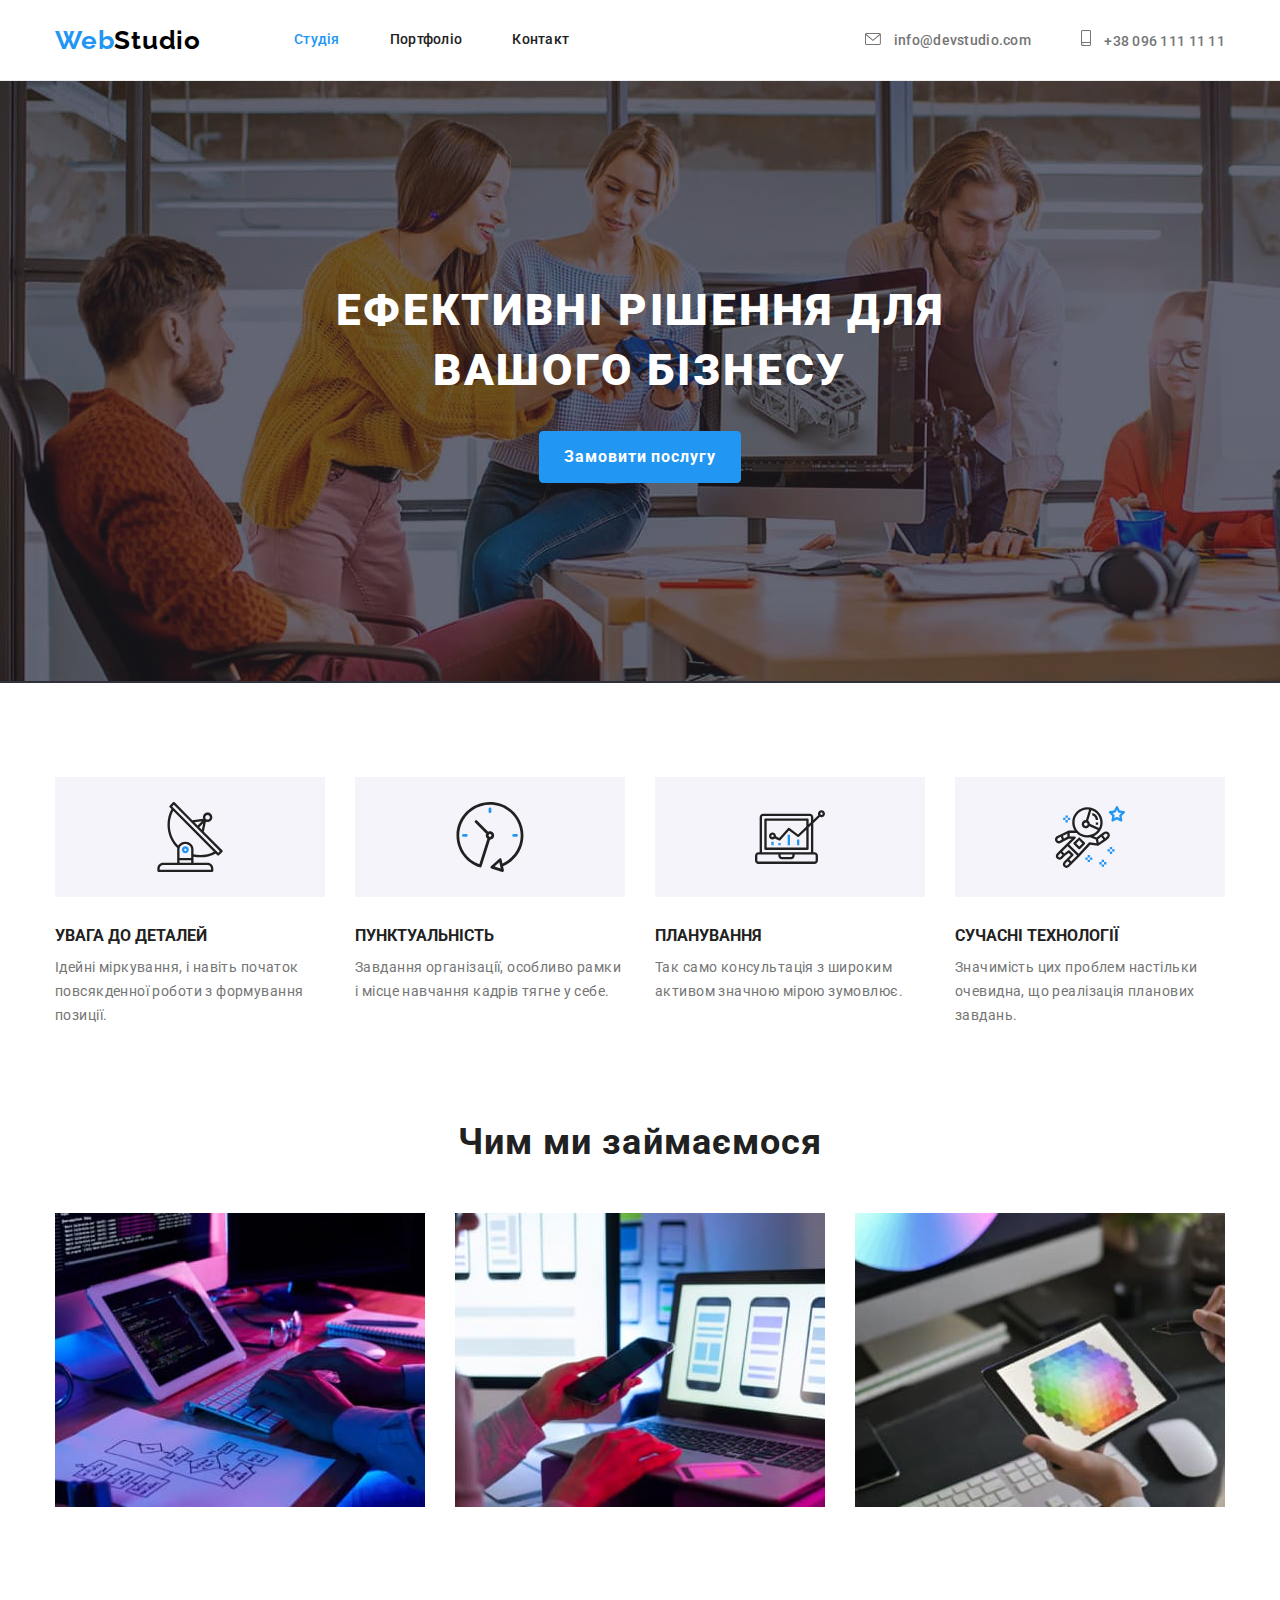
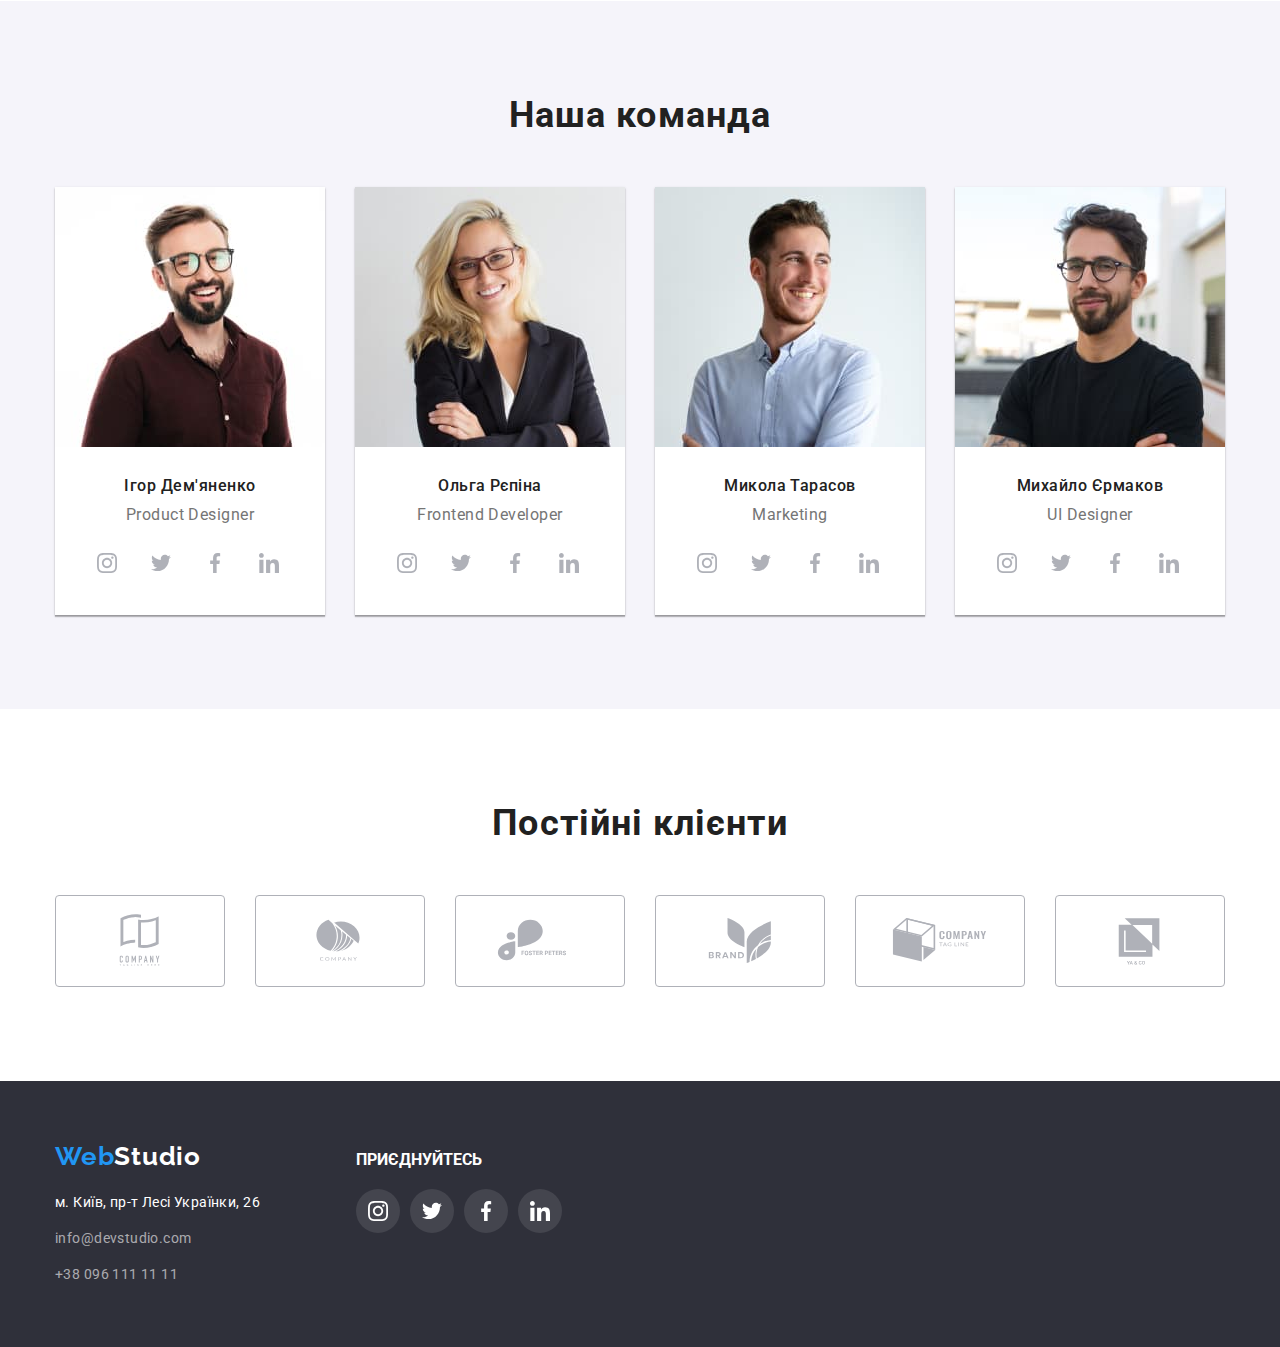
==== index.html @ b42cfc74 "created new repository" ====
<!DOCTYPE html>
<html lang="uk">
  <head>
    <meta charset="UTF-8">
    <meta http-equiv="X-UA-Compatible" content="IE=edge">
    <meta name="viewport" content="width=device-width, initial-scale=1.0">
    <title>Document</title>
    <link rel="stylesheet" href="https://cdnjs.cloudflare.com/ajax/libs/modern-normalize/1.1.0/modern-normalize.min.css">
    <link href="https://fonts.googleapis.com/css2?family=Raleway:wght@700&family=Roboto:wght@400;500;700;900&display=swap" rel="stylesheet">
    <link rel="stylesheet" href="./css/styles.css">
  </head>
  <body>
    <header class="header">
      <div class="container header-page">
        <nav class="navigation">
          <a class="logo header-logo" href="">Web<span class="logo-span">Studio</span></a>
          <ul class="nav-list list">
            <li class="head-item"><a class="nav-list-item link current" href="">Студія</a></li>
            <li class="head-item"><a class="nav-list-item link" href="./portfolio.html">Портфоліо</a></li>
            <li><a class="nav-list-item link" href="">Контакт</a></li>
          </ul>
        </nav>
  
        <!--Contacts-->
        <ul class="list contact-list">
          <li class="head-item">
            <a class="contact-mail link" href="mailto:info@devstudio.com">
              <svg class="contact-list-icon envelope" width="16" height="12">
                <use href="./images/svg/sprite.svg#icon-envelope"></use>
              </svg>
              info@devstudio.com</a>
          </li>
          <li>
            <a class="contact-number link" href="tel:+380961111111">
              <svg class="contact-list-icon smartphone" width="10" height="16">
                <use href="./images/svg/sprite.svg#icon-smartphone"></use>
              </svg>
              +38 096 111 11 11</a>
          </li>
        </ul>
      </div>
    </header>

    <main>

      <!--Section 1-->
      <section class="title">
        <div class="container">
          <h1 class="main-title">Ефективні рішення для вашого бізнесу</h1>
          <button class="button">Замовити послугу</button>
        </div>
      </section>

      <!--Section 2-->
      <section class="section-req">
        <div class="container">
          <ul class="list list-flex">
            <li class="req-list-item">
              <h3 class="desc-title">
                <div class="req-icon-box">
                  <svg class="req-list-icon antenna" width="70" height="70">
                    <use href="./images/svg/sprite.svg#icon-antenna"></use>
                  </svg>
                </div>
                УВАГА ДО ДЕТАЛЕЙ</h3>
              <p class="description">
                Ідейні міркування, і навіть початок повсякденної роботи з формування позиції.
              </p>
            </li>
  
            <li class="req-list-item">
              <h3 class="desc-title">
                <div class="req-icon-box">
                  <svg class="req-list-icon clock" width="70" height="70">
                    <use href="./images/svg/sprite.svg#icon-clock"></use>
                  </svg>
                </div>
                ПУНКТУАЛЬНІСТЬ</h3>
              <p class="description">
                Завдання організації, особливо рамки і місце навчання кадрів тягне у себе.
              </p>
            </li>
  
            <li class="req-list-item">
              <h3 class="desc-title">
                <div class="req-icon-box">
                  <svg class="req-list-icon diagram" width="70" height="70">
                    <use href="./images/svg/sprite.svg#icon-diagram"></use>
                  </svg>
                </div>
                ПЛАНУВАННЯ</h3>
              <p class="description">
                Так само консультація з широким активом значною мірою зумовлює.
              </p>
            </li>
  
            <li class="req-list-item">
              <h3 class="desc-title">
                <div class="req-icon-box">
                  <svg class="req-list-icon astronaut" width="70" height="70">
                    <use href="./images/svg/sprite.svg#icon-astronaut"></use>
                  </svg>
                </div>
                СУЧАСНІ ТЕХНОЛОГІЇ</h3>
              <p class="description">
                Значимість цих проблем настільки очевидна, що реалізація планових завдань.
              </p>
            </li>
          </ul>
        </div>
      </section>

      <!--Section 3-->
      <section class="section">
        <div class="container">
          <h2 class="section-title">Чим ми займаємося</h2>
          <ul class="list list-flex">
            <li class="img-list-item">
              <img src="./images/img1.jpg" width="370" alt="work photo 1">
            </li>
            <li class="img-list-item">
              <img src="./images/img2.jpg" width="370" alt="work photo 2">
            </li>
            <li class="img-list-item">
              <img src="./images/img3.jpg" width="370" alt="work photo 3">
            </li>
          </ul>
        </div>
      </section>

      <!--Section team-->
      <section class="hero section">
        <div class="container">
          <h2 class="section-title">Наша команда</h2>
          <ul class="hero-list list list-flex">
            <li class="hero-list-item">
                <img src="./images/img4.jpg" width="270" alt="team member 1">
                <div class="hero-desc">
                  <h3 class="hero-list-name">Ігор Дем'яненко</h3>
                  <p class="hero-list-title">Product Designer</p>
                  <ul class="social-list list">
                    <li class="social-list-item">
                      <a class="social-list-link" href="">
                        <svg class="social-list-icon" width="20" height="20">
                          <use href="./images/svg/sprite.svg#icon-instagram"></use>
                        </svg>
                      </a>
                    </li>
                    <li class="social-list-item">
                      <a class="social-list-link" href="">
                        <svg class="social-list-icon" width="20" height="20">
                          <use href="./images/svg/sprite.svg#icon-twitter"></use>
                        </svg>
                      </a>
                    </li>
                    <li class="social-list-item">
                      <a class="social-list-link" href="">
                        <svg class="social-list-icon" width="20" height="20">
                          <use href="./images/svg/sprite.svg#icon-facebook"></use>
                        </svg>
                      </a>
                    </li>
                    <li class="social-list-item">
                      <a class="social-list-link" href="">
                        <svg class="social-list-icon" width="20" height="20">
                          <use href="./images/svg/sprite.svg#icon-linkedin"></use>
                        </svg>
                      </a>
                    </li>
                  </ul>
                </div>
            </li>
  
            <li class="hero-list-item">
                <img src="./images/img5.jpg" width="270" alt="team member 2">
                <div class="hero-desc">
                  <h3 class="hero-list-name">Ольга Рєпіна</h3>
                  <p class="hero-list-title">Frontend Developer</p>
                  <ul class="social-list list">
                    <li class="social-list-item">
                      <a class="social-list-link" href="">
                        <svg class="social-list-icon" width="20" height="20">
                          <use href="./images/svg/sprite.svg#icon-instagram"></use>
                        </svg>
                      </a>
                    </li>
                    <li class="social-list-item">
                      <a class="social-list-link" href="">
                        <svg class="social-list-icon" width="20" height="20">
                          <use href="./images/svg/sprite.svg#icon-twitter"></use>
                        </svg>
                      </a>
                    </li>
                    <li class="social-list-item">
                      <a class="social-list-link" href="">
                        <svg class="social-list-icon" width="20" height="20">
                          <use href="./images/svg/sprite.svg#icon-facebook"></use>
                        </svg>
                      </a>
                    </li>
                    <li class="social-list-item">
                      <a class="social-list-link" href="">
                        <svg class="social-list-icon" width="20" height="20">
                          <use href="./images/svg/sprite.svg#icon-linkedin"></use>
                        </svg>
                      </a>
                    </li>
                  </ul>
                </div>
            </li>
  
            <li class="hero-list-item">
                <img src="./images/img6.jpg" width="270" alt="team member 3">
                <div class="hero-desc">
                  <h3 class="hero-list-name">Микола Тарасов</h3>
                  <p class="hero-list-title">Marketing</p>
                  <ul class="social-list list">
                    <li class="social-list-item">
                      <a class="social-list-link" href="">
                        <svg class="social-list-icon" width="20" height="20">
                          <use href="./images/svg/sprite.svg#icon-instagram"></use>
                        </svg>
                      </a>
                    </li>
                    <li class="social-list-item">
                      <a class="social-list-link" href="">
                        <svg class="social-list-icon" width="20" height="20">
                          <use href="./images/svg/sprite.svg#icon-twitter"></use>
                        </svg>
                      </a>
                    </li>
                    <li class="social-list-item">
                      <a class="social-list-link" href="">
                        <svg class="social-list-icon" width="20" height="20">
                          <use href="./images/svg/sprite.svg#icon-facebook"></use>
                        </svg>
                      </a>
                    </li>
                    <li class="social-list-item">
                      <a class="social-list-link" href="">
                        <svg class="social-list-icon" width="20" height="20">
                          <use href="./images/svg/sprite.svg#icon-linkedin"></use>
                        </svg>
                      </a>
                    </li>
                  </ul>
                </div>
            </li>
  
            <li class="hero-list-item">
                <img src="./images/img7.jpg" width="270" alt="team member 4">
                <div class="hero-desc">
                  <h3 class="hero-list-name">Михайло Єрмаков</h3>
                  <p class="hero-list-title">UI Designer</p>
                  <ul class="social-list list">
                    <li class="social-list-item">
                      <a class="social-list-link" href="">
                        <svg class="social-list-icon" width="20" height="20">
                          <use href="./images/svg/sprite.svg#icon-instagram"></use>
                        </svg>
                      </a>
                    </li>
                    <li class="social-list-item">
                      <a class="social-list-link" href="">
                        <svg class="social-list-icon" width="20" height="20">
                          <use href="./images/svg/sprite.svg#icon-twitter"></use>
                        </svg>
                      </a>
                    </li>
                    <li class="social-list-item">
                      <a class="social-list-link" href="">
                        <svg class="social-list-icon" width="20" height="20">
                          <use href="./images/svg/sprite.svg#icon-facebook"></use>
                        </svg>
                      </a>
                    </li>
                    <li class="social-list-item">
                      <a class="social-list-link" href="">
                        <svg class="social-list-icon" width="20" height="20">
                          <use href="./images/svg/sprite.svg#icon-linkedin"></use>
                        </svg>
                      </a>
                    </li>
                  </ul>
                </div>
            </li>
          </ul>
        </div>
      </section>

      <!--clients-->
      <section class="section">
        <div class="container">
          <h2 class="section-title clients">Постійні клієнти</h2>
          <ul class="client-list list">
            <li class="client-list-item">
              <a class="client-list-link" href="">
                <svg class="client-list-icon" width="106" height="60">
                  <use href="./images/svg/sprite.svg#icon-client1"></use>
                </svg>
              </a>
            </li>
            <li class="client-list-item">
              <a class="client-list-link" href="">
                <svg class="client-list-icon" width="106" height="60">
                  <use href="./images/svg/sprite.svg#icon-client2"></use>
                </svg>
              </a>
            </li>
            <li class="client-list-item">
              <a class="client-list-link" href="">
                <svg class="client-list-icon" width="106" height="60">
                  <use href="./images/svg/sprite.svg#icon-client3"></use>
                </svg>
              </a>
            </li>
            <li class="client-list-item">
              <a class="client-list-link" href="">
                <svg class="client-list-icon" width="106" height="60">
                  <use href="./images/svg/sprite.svg#icon-client4"></use>
                </svg>
              </a>
            </li>
            <li class="client-list-item">
              <a class="client-list-link" href="">
                <svg class="client-list-icon" width="106" height="60">
                  <use href="./images/svg/sprite.svg#icon-client5"></use>
                </svg>
              </a>
            </li>
            <li class="client-list-item">
              <a class="client-list-link" href="">
                <svg class="client-list-icon" width="106" height="60">
                  <use href="./images/svg/sprite.svg#icon-client6"></use>
                </svg>
              </a>
            </li>
          </ul>
        </div>
      </section>
    </main>

    <footer class="footer">
      <div class="container footer-container">
        <div class="footer-contact">
          <a class="logo logo-footer" href="">Web<span class="logo-span">Studio</span></a>
           <address class="contact-box">
            <ul class="list">
              <li class="footer-list-item">
                <a class="address link" href="https://goo.gl/maps/rPGG4V1VkysSoRD67" target="_blank" rel="noopener noreferrer">м. Київ, пр-т Лесі Українки, 26</a>
              </li>
              <li class="footer-list-item">
                <a class="footer-mail link" href="mailto:info@devstudio.com">info@devstudio.com</a>
              </li>
              <li>
                <a class="footer-number link" href="tel:+380961111111">+38 096 111 11 11</a>
              </li>
            </ul>
          </address>
        </div>
          <div class="join">
            <h3 class="desc-title-footer">ПРИЄДНУЙТЕСЬ</h3>
          <ul class="social-list-footer list">
            <li class="social-list-item-footer">
              <a class="social-list-link-footer" href="">
                <svg class="social-list-icon-footer" width="20" height="20">
                  <use href="./images/svg/sprite.svg#icon-instagram"></use>
                </svg>
              </a>
            </li>
            <li class="social-list-item-footer">
              <a class="social-list-link-footer" href="">
                <svg class="social-list-icon-footer" width="20" height="20">
                  <use href="./images/svg/sprite.svg#icon-twitter"></use>
                </svg>
              </a>
            </li>
            <li class="social-list-item-footer">
              <a class="social-list-link-footer" href="">
                <svg class="social-list-icon-footer" width="20" height="20">
                  <use href="./images/svg/sprite.svg#icon-facebook"></use>
                </svg>
              </a>
            </li>
            <li class="social-list-item-footer">
              <a class="social-list-link-footer" href="">
                <svg class="social-list-icon-footer" width="20" height="20">
                  <use href="./images/svg/sprite.svg#icon-linkedin"></use>
                </svg>
              </a>
            </li>
          </ul>
          </div>
      </div>
    </footer>
  </body>
</html>
---- css/styles.css ----
.list {
    list-style: none;
}
.link {
    text-decoration: none;
}
.logo {
    text-decoration: none;
}

h1, h2, h3, h4, p {
    margin-top: 0;
    margin-bottom: 0;
}

ul {
    margin-top: 0;
    margin-bottom: 0;
    padding-left: 0;
}

img {
    display: block;
}

:root {
    --primary-text-color: #212121;
    --secondary-text-color: #757575;
    --dark-theme-text-color: #FFFFFF;
    --accent-color:#2196F3;
}
body {
    background-color: var(--dark-theme-text-color);
    font-family: "Roboto", sans-serif;
    color: var(--primary-text-color);
    font-weight: 500;
    font-size: 14px;
}

.container {
    width: 1200px;
    padding-left: 15px;
    padding-right: 15px;
    margin: 0 auto;
}

/* Header start */

.logo {
    font-family: 'Raleway';
    font-weight: 700;
    font-size: 26px;
    line-height: 1.19;
    color: #2196F3;
    letter-spacing: 0.03em;

}

.header-logo{
    margin-right: 93px;
}

.header .navigation .logo-span {
    font-family: 'Raleway';
    font-weight: 700;
    font-size: 26px;
    line-height: 1.19;
    color: #000000;
    letter-spacing: 0.03em;
}

.header {
    border-bottom: 1px solid #ECECEC;
}

.nav-list,
.navigation,    
.contact-list,
.header-page {
    display: flex;
    align-items: center;
}

.head-item {
    margin-right: 50px;
}

.nav-list-item {
    color: var(--primary-text-color);
    line-height: 1.14;
    letter-spacing: 0.02em;

    display: block;
    padding-top: 32px;
    padding-bottom: 32px;
}

.contact-list {
    margin-left: auto;
}


.nav-list-item:hover,
.nav-list-item:focus,
.contact-mail:hover,
.contact-mail:focus,
.contact-number:hover,
.contact-number:focus {
    color: var(--accent-color);
}

.current {
    color: var(--accent-color);
}

.contact-mail, .contact-number {
    color: var(--secondary-text-color);
    line-height: 1.14;
    letter-spacing: 0.02em;
}

.contact-list-icon {
    margin-right: 10px;
    fill: currentColor;
}


/* Header end */

/* Studio main start */

.visually-hidden {
    position: absolute;
    white-space: nowrap;
    width: 1px;
    height: 1px;
    overflow: hidden;
    border: 0;
    padding: 0;
    clip: rect(0 0 0 0);
    clip-path: inset(50%);
    margin: -1px;
}

.title {
    background-image: linear-gradient(rgba(47, 48, 58, 0.4), rgba(47, 48, 58, 0.4)), url("../images/bg.main.jpg");
    background-repeat: no-repeat;
    max-width: 1600px;
    margin: 0px auto;
    padding-top: 200px;
    padding-bottom: 200px;
    justify-content: center;
    background-color: #2F303A;
}


.main-title {
    color: var(--dark-theme-text-color);
    font-weight: 900;
    font-size: 44px;
    line-height: 1.36;
    text-align: center;
    letter-spacing: 0.06em;
    text-transform: uppercase;

    width: 700px;
    height: 120px;
    margin-bottom: 30px;
    margin-right: auto;
    margin-left: auto;
}

.button {
    color: var(--dark-theme-text-color);
    background-color: var(--accent-color);
    font-family: inherit;
    font-weight: 700;
    font-size: 16px;
    line-height: 1.87;
    display: flex;
    align-items: center;
    text-align: center;
    letter-spacing: 0.06em;

    min-width: 200px;
    border: 1px solid var(--accent-color);
    border-radius: 4px;
    justify-content: center;
    margin-right: auto;
    margin-left: auto;
    padding: 10px 24px;
}

.section {
    padding-top: 94px;
    padding-bottom: 94px;
}

.section-req{
    padding-top: 94px;
}

.list-flex {
    display: flex;
}

.req-list-item:not(:last-child) {
    margin-right: 30px;
}

.req-list-item {
    width: 270px;

}

.req-icon-box {
    display: flex;
    margin-bottom: 30px;
    background-color: #F5F4FA;
    align-items: center;
    justify-content: center;
    width: 270px;
    height: 120px;
}

.req-list-icon {
    display: block;
}

.img-list-item:not(:last-child) {
    margin-right: 30px;
}

.list>.desc-title {
    color: var(--primary-text-color);
    font-weight: 700;
    line-height: 1.14;
    font-size: 14px;
    text-transform: uppercase;
    letter-spacing: 0.03em;
}

.desc-title {
    margin-bottom: 10px;
}

.description {
    color: var(--secondary-text-color);
    font-weight: 400;
    line-height: 1.71;
    letter-spacing: 0.03em;
}

.section-title {
    color: var(--primary-text-color);
    font-weight: 700;
    font-size: 36px;
    line-height: 1.16;
    text-align: center;
    letter-spacing: 0.03em;

    margin-bottom: 50px;
}

.hero {
    background: #F5F4FA;
}

.hero-desc{
    padding: 30px;

}

.hero-list-item {
    background: #FFFFFF;
    box-shadow: 0px 1px 3px rgba(0, 0, 0, 0.12), 0px 1px 1px rgba(0, 0, 0, 0.14), 0px 2px 1px rgba(0, 0, 0, 0.2);
}

.hero-list-item:not(:last-child) {
    margin-right: 30px;
}

.hero-list-name {
    color: var(--primary-text-color);
    font-size: 16px;
    font-weight: 500;
    line-height: 1.18;
    text-align: center;
    letter-spacing: 0.03em;

    margin-bottom: 10px;
}

.hero-list-title {
    color: var(--secondary-text-color);
    font-weight: 400;
    font-size: 16px;
    line-height: 1.18;
    text-align: center;
    letter-spacing: 0.03em;
    margin-bottom: 16px;
}

.social-list-link {
    display: flex;
    align-items: center;
    justify-content: center;
    width: 44px;
    height: 44px;
    background-color: none;
    border-radius: 50%;
}

.social-list-item:not(:last-child) {
    margin-right: 10px;
}

.social-list {
    display: flex;
    align-items: center;
}

.social-list-icon {
    fill: #AFB1B8;
}


.social-list-link:hover,
.social-list-link:focus {
    background-color: var(--accent-color);
    fill: var(--dark-theme-text-color);
}

.client-list {
    display: flex;
}

.client-list-item {
    display: flex;
    width: 170px;
    height: 92px;
    align-items: center;
    justify-content: center;
    background-color: none;
    border: 1px solid #AFB1B8;
    border-radius: 4px;
}

.client-list-link {
    display: flex;
}

.client-list-item:not(:last-child) {
    margin-right: 30px;
}

.client-list-icon {
    fill: #AFB1B8;
}


.client-list-link:hover{
    border-color: var(--accent-color);
    fill: var(--accent-color);
}

/* Studio main end */

/* Portfolio main start */

.btn-filter {
    background-color: #F5F4FA;
    color: var(--primary-text-color);
    font-size: 16px;
    line-height: 1.62;
    text-align: center;
    letter-spacing: 0.03em;

    min-width: 50px;
    border-radius: 4px;
    border-color: transparent;
    padding: 6px 22px;
}

.btn-filter:hover,
.btn-filter:focus {
    color: var(--dark-theme-text-color);
    background-color: var(--accent-color);
}

.portfolio-list{
    flex-wrap: wrap;
}

.portfolio-list-item {
    width:calc((100% - 60px) / 3);
    margin-right: 30px;
    margin-bottom: 30px;

}

.portfolio-list-item:hover {
    box-shadow: 0px 1px 1px rgba(0, 0, 0, 0.12), 0px 4px 4px rgba(0, 0, 0, 0.06), 1px 4px 6px rgba(0, 0, 0, 0.16);
}

.portfolio-list-item:nth-child(3n){
    margin-right: 0;
}

.portfolio-list-item:nth-last-child(-n+3){
    margin-bottom: 0;
}

.portfolio-desc{
    padding: 20px 24px;
    border-right: 1px solid #EEEEEE;
    border-left: 1px solid #EEEEEE;
    border-bottom: 1px solid #EEEEEE;
}

.portfolio-list-item .desc-title {
    color: var(--primary-text-color);
    font-weight: 700;
    font-size: 18px;
    line-height: 2;
    letter-spacing: 0.06em;

    margin-bottom: 4px;
}

.filter-list{
    justify-content: center;
    margin-bottom: 50px;
}

.filter-list-item:not(:last-child) {
    margin-right: 8px;
}

.filter-list-item:hover,
.filter-list-item:focus {
    box-shadow: 0px 3px 1px rgba(0, 0, 0, 0.1), 0px 1px 2px rgba(0, 0, 0, 0.08), 0px 2px 2px rgba(0, 0, 0, 0.12);
}

.desc-title-text {
    color: var(--secondary-text-color);
    font-weight: 400;
    font-size: 16px;
    line-height: 1.87;
    letter-spacing: 0.03em;
}



/* Portfolio main end */

/* Footer start */

.footer {
    background: #2F303A;
    padding-top: 60px;
    padding-bottom: 60px;
}


.footer .logo-span {
    font-family: 'Raleway';
    font-weight: 700;
    font-size: 26px;
    line-height: 1.19;
    letter-spacing: 0.03em;
    color: var(--dark-theme-text-color);
    
}

.contact-box{
    margin-top: 20px;
    width: 231px;
}

.footer-contact {
    display: block;
    justify-content: center;
    margin-right: 70px;
}

.address {
    font-style: normal;
    font-weight: 400;
    line-height: 1.71;
    color: #FFFFFF;
    letter-spacing: 0.03em;
}

.footer-mail, .footer-number {
    font-style: normal;
    font-weight: 400;
    line-height: 1.71;
    letter-spacing: 0.03em;
    color: rgba(255, 255, 255, 0.6);
}

.footer-list-item{
    margin-bottom: 12px;
}

.footer-mail:hover,
.footer-mail:focus,
.footer-number:hover,
.footer-number:focus {
    color: var(--accent-color);
}

.footer-container {
    display: flex;
    align-items: baseline;
}

.join {
display: block;
justify-content: center;
}

.social-list-link-footer {
    display: flex;
    align-items: center;
    justify-content: center;
    width: 44px;
    height: 44px;
    border-radius: 50%;
    background-color: rgba(255, 255, 255, 0.1);
}

.social-list-item-footer:not(:last-child) {
    margin-right: 10px;
}

.social-list-footer {
    display: flex;

}

.social-list-icon-footer {
    fill: var(--dark-theme-text-color);
}

.social-list-link-footer:hover,
.social-list-link-footer:focus {
    background-color: var(--accent-color);
}

.desc-title-footer {
    color: #FFFFFF;
    margin-bottom: 20px;
}

/* Footer end */
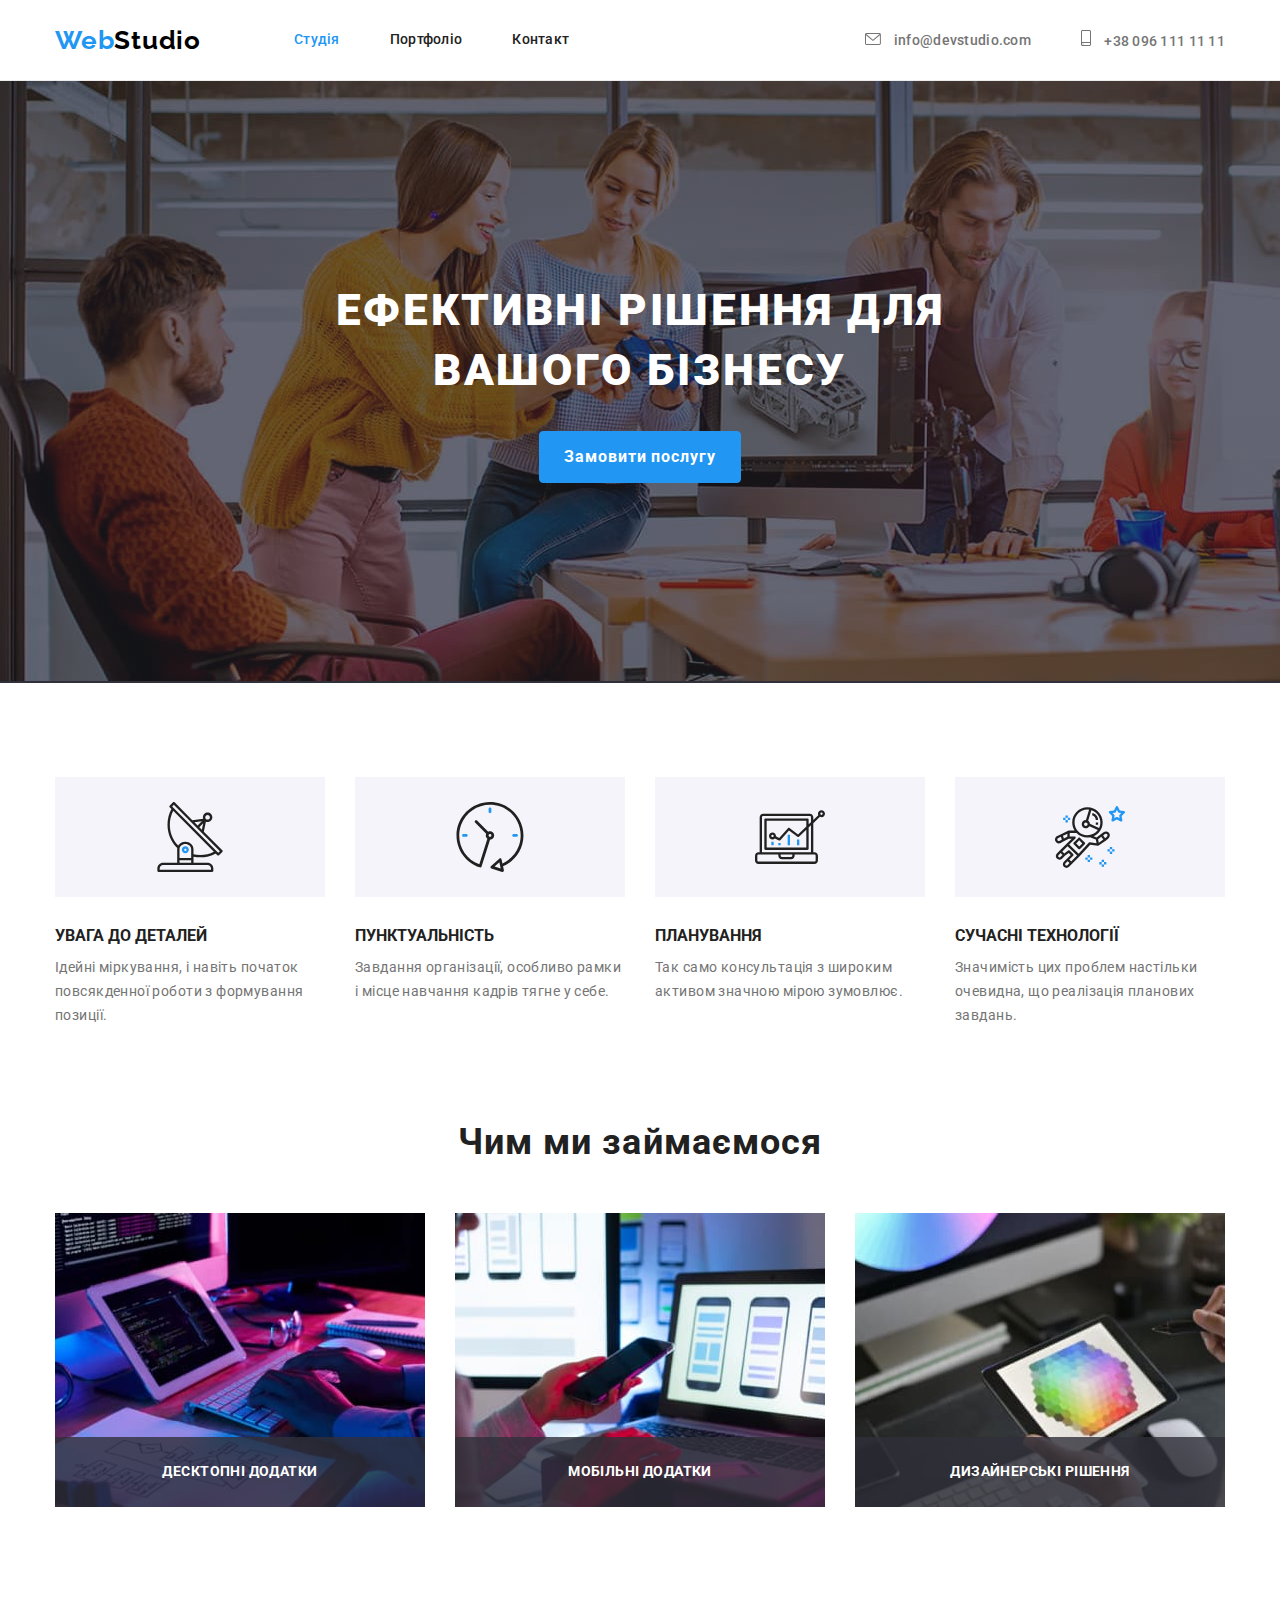
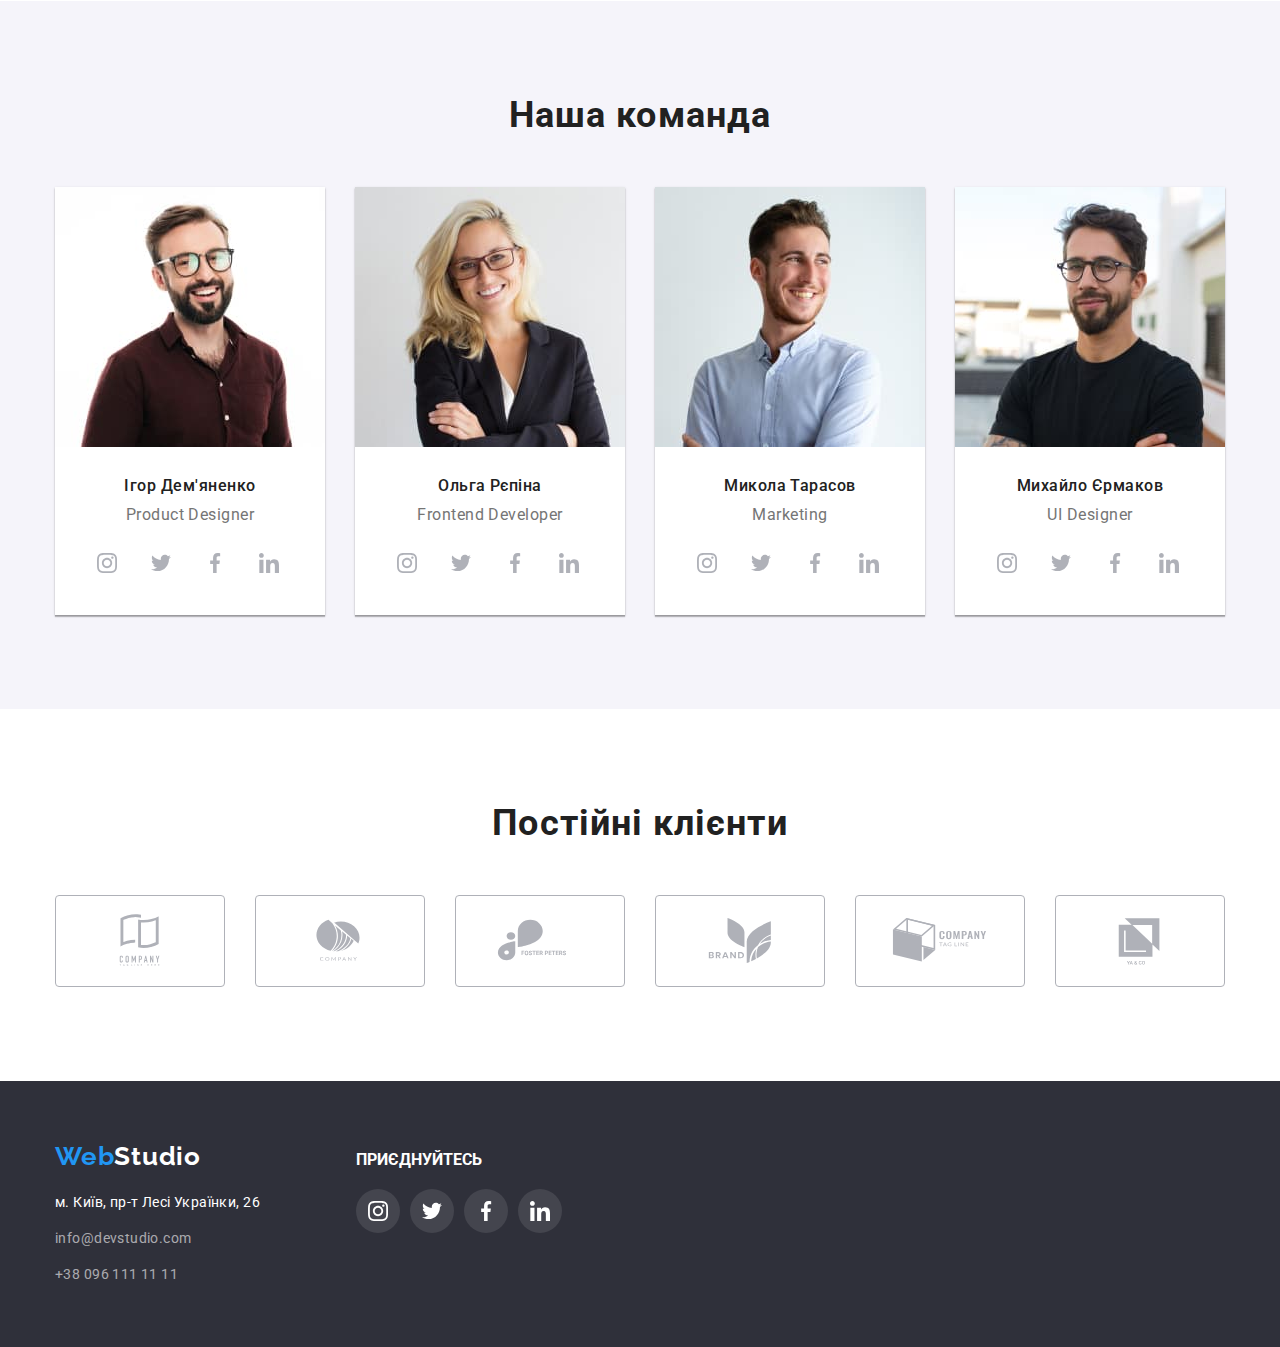
==== commit f5d43a71: "css update" ====
--- a/index.html
+++ b/index.html
@@ -117,12 +117,15 @@
           <ul class="list list-flex">
             <li class="img-list-item">
               <img src="./images/img1.jpg" width="370" alt="work photo 1">
+              <p class="app-title" >Десктопні додатки</p>
             </li>
             <li class="img-list-item">
               <img src="./images/img2.jpg" width="370" alt="work photo 2">
+              <p class="app-title" >Мобільні додатки</p>
             </li>
             <li class="img-list-item">
               <img src="./images/img3.jpg" width="370" alt="work photo 3">
+              <p class="app-title" >Дизайнерські рішення</p>
             </li>
           </ul>
         </div>
--- a/css/styles.css
+++ b/css/styles.css
@@ -110,7 +110,28 @@
 }
 
 .current {
+    position: relative;
+    display: block;
     color: var(--accent-color);
+}
+
+.current::after {
+    content: "";
+    display: block;
+    width: 100%;
+    height: 4px;
+    border-radius: 2px;
+    background-color: var(--accent-color);
+    position: absolute;
+    left: 0;
+    bottom: 0;
+    opacity: 0;
+    transition: opacity 250ms cubic-bezier(0.4, 0, 0.2, 1);
+
+}
+
+.current:hover::after {
+    opacity: 1;
 }
 
 .contact-mail, .contact-number {
@@ -231,18 +252,43 @@
     margin-right: 30px;
 }
 
-.list>.desc-title {
-    color: var(--primary-text-color);
+.img-list-item {
+    position: relative;
+}
+
+.app-title {
+    position: absolute;
+    display: block;
+    width: 100%;
+    height: 70px;
+    left: 0;
+    bottom: 0;
+    background-color: rgba(47, 48, 58, 0.8);
+    color: var(--dark-theme-text-color);
     font-weight: 700;
     line-height: 1.14;
     font-size: 14px;
     text-transform: uppercase;
     letter-spacing: 0.03em;
+    text-align: center;
+    padding-top: 27px;
+}
+
+
+.list>.desc-title {
+    color: var(--primary-text-color);
+    font-weight: 700;
+    line-height: 1.14;
+    font-size: 14px;
+    text-transform: uppercase;
+    letter-spacing: 0.03em;
 }
 
 .desc-title {
     margin-bottom: 10px;
 }
+
+
 
 .description {
     color: var(--secondary-text-color);
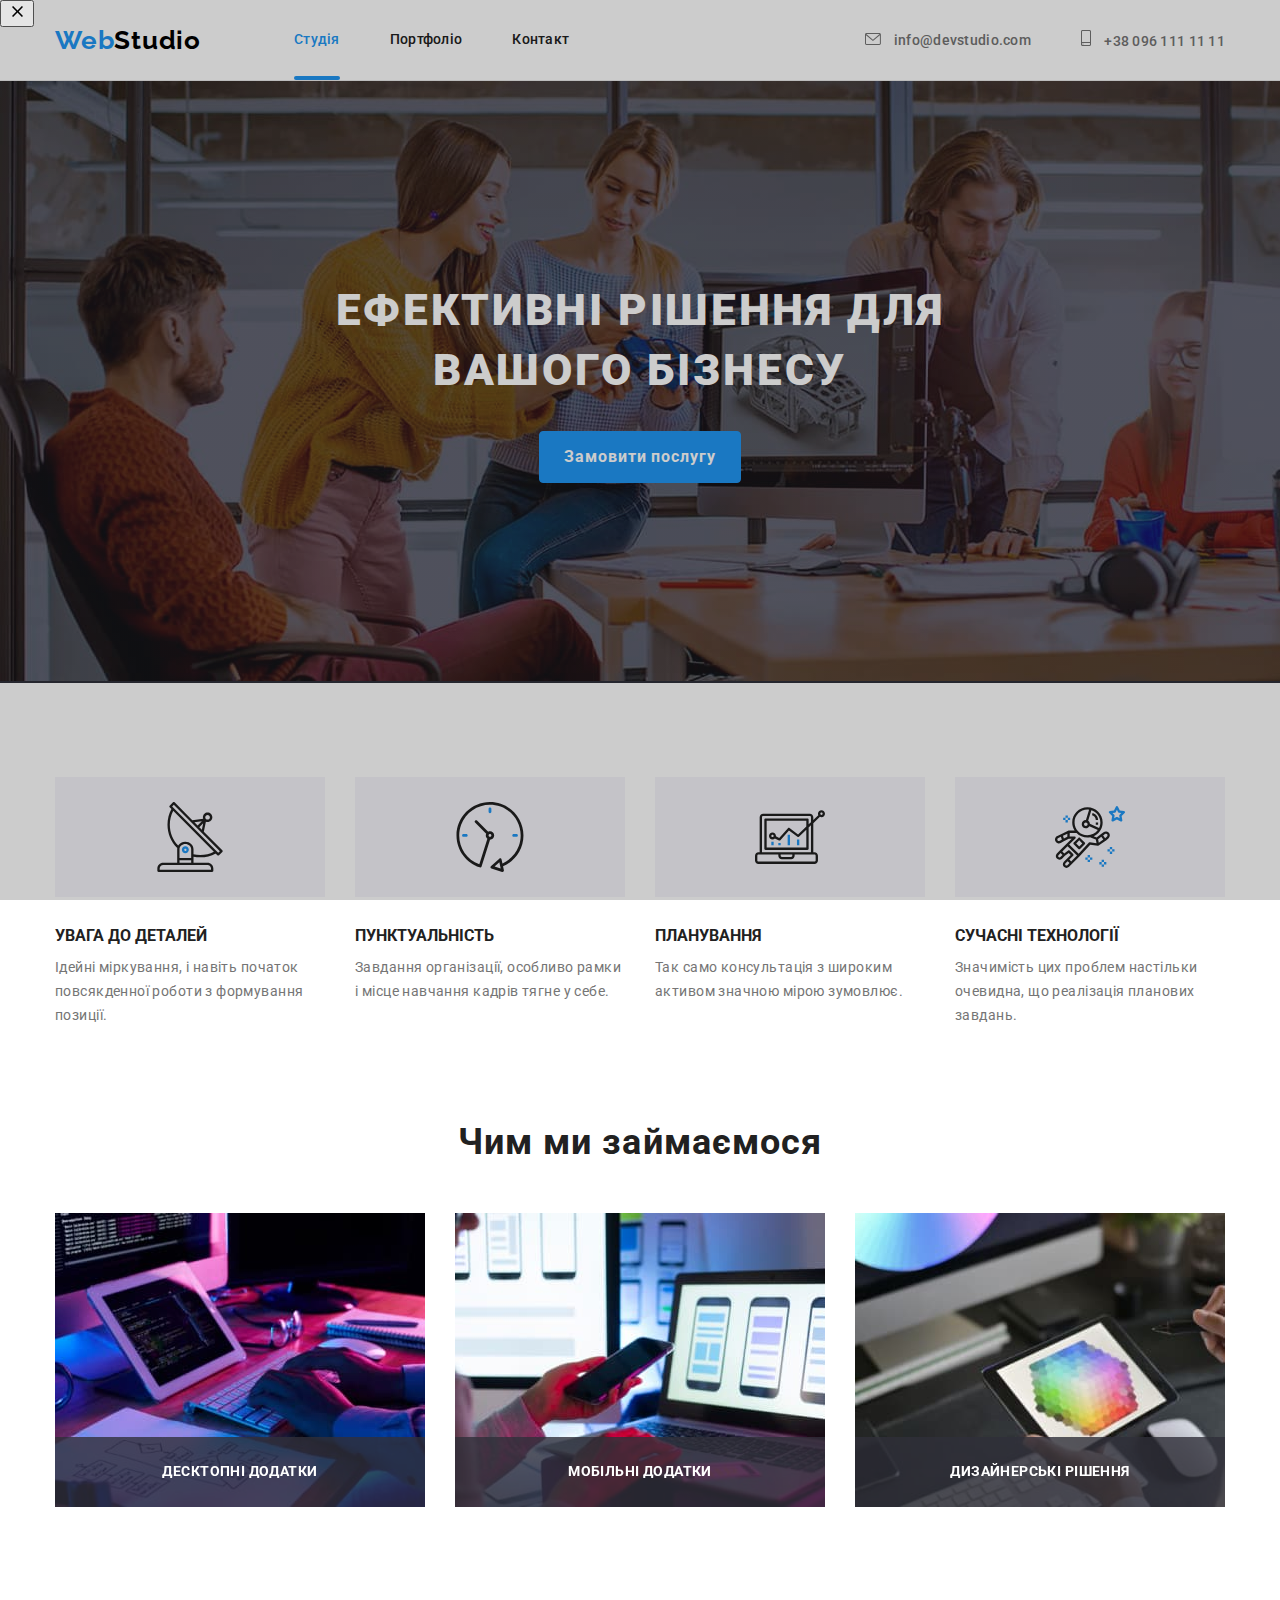
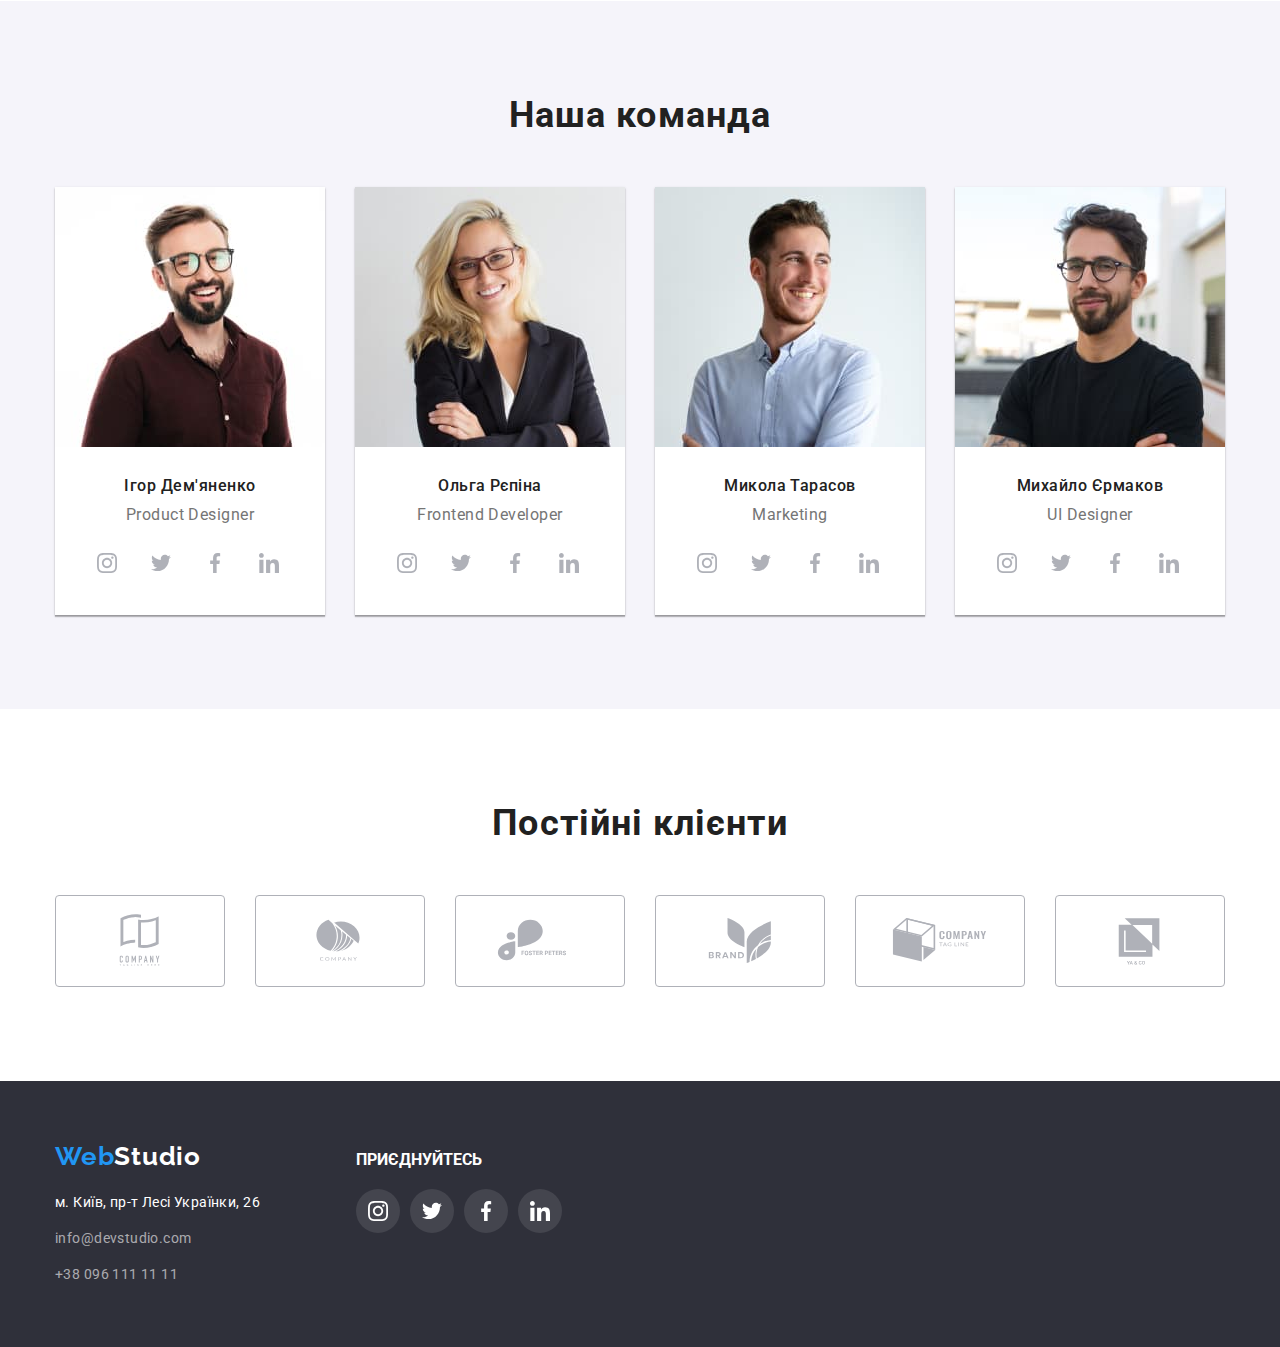
==== commit e00b6822: "modal window setup" ====
--- a/index.html
+++ b/index.html
@@ -47,7 +47,16 @@
       <section class="title">
         <div class="container">
           <h1 class="main-title">Ефективні рішення для вашого бізнесу</h1>
-          <button class="button">Замовити послугу</button>
+          <button class="button" data-modal-open>Замовити послугу</button>
+            <div class="backdrop is-hidden" data-modal>
+              <div class="modal">
+                <button data-modal-close>
+                  <svg class="close" width="18" height="18">
+                    <use href="./images/svg/close.svg"></use>
+                  </svg>
+                </button>
+              </div>
+          </div>
         </div>
       </section>
 
@@ -396,5 +405,6 @@
           </div>
       </div>
     </footer>
+    <script src="./js/modal.js"></script>
   </body>
 </html>
--- a/css/styles.css
+++ b/css/styles.css
@@ -125,14 +125,10 @@
     position: absolute;
     left: 0;
     bottom: 0;
-    opacity: 0;
+    opacity: 1;
     transition: opacity 250ms cubic-bezier(0.4, 0, 0.2, 1);
-
-}
-
-.current:hover::after {
-    opacity: 1;
-}
+}
+
 
 .contact-mail, .contact-number {
     color: var(--secondary-text-color);
@@ -212,6 +208,29 @@
     padding: 10px 24px;
 }
 
+.backdrop {
+    position: fixed;
+    top: 0;
+    left: 0;
+    width: 100%;
+    height: 100%;
+    background-color: rgba(0, 0, 0, 0.2);
+
+    opacity: 1;
+
+    transition: opacity 250ms cubic-bezier(0.4, 0, 0.2, 1);
+}
+
+.backdrop .is-hidden {
+    visibility: hidden;
+    opacity: 0;
+    pointer-events: none;
+}
+
+.backdrop .is-hidden .modal {
+    transform: translate(-50%, -50%) scale(0.9)
+}
+
 .section {
     padding-top: 94px;
     padding-bottom: 94px;
@@ -371,8 +390,8 @@
 }
 
 
-.social-list-link:hover,
-.social-list-link:focus {
+.social-list-link:hover .social-list-icon,
+.social-list-link:focus .social-list-icon {
     background-color: var(--accent-color);
     fill: var(--dark-theme-text-color);
 }
@@ -405,7 +424,7 @@
 }
 
 
-.client-list-link:hover{
+.client-list-link:hover .client-list-icon {
     border-color: var(--accent-color);
     fill: var(--accent-color);
 }
@@ -457,6 +476,37 @@
     margin-bottom: 0;
 }
 
+.portfolio-image {
+    position: relative;
+}
+
+.portfolio-overlay {
+    position: absolute;
+    bottom: 0;
+    left: 0;
+    width: 100%;
+    height: 100%;
+    background-color: rgba(33, 150, 243, 0.9);
+    color: var(--dark-theme-text-color);
+    font-weight: 400;
+    font-size: 18px;
+    line-height: 1.5;
+    letter-spacing: 0.03em;
+    padding: 63px 24px;
+
+
+    transform: translateY(100%);
+    transition: transform 250ms cubic-bezier(0.4, 0, 0.2, 1);
+    opacity: 0;
+}
+
+.portfolio-list-item:hover .portfolio-overlay {
+    transform: translateY(0);
+    transition: transform 250ms cubic-bezier(0.4, 0, 0.2, 1);
+    opacity: 1;
+}
+
+
 .portfolio-desc{
     padding: 20px 24px;
     border-right: 1px solid #EEEEEE;
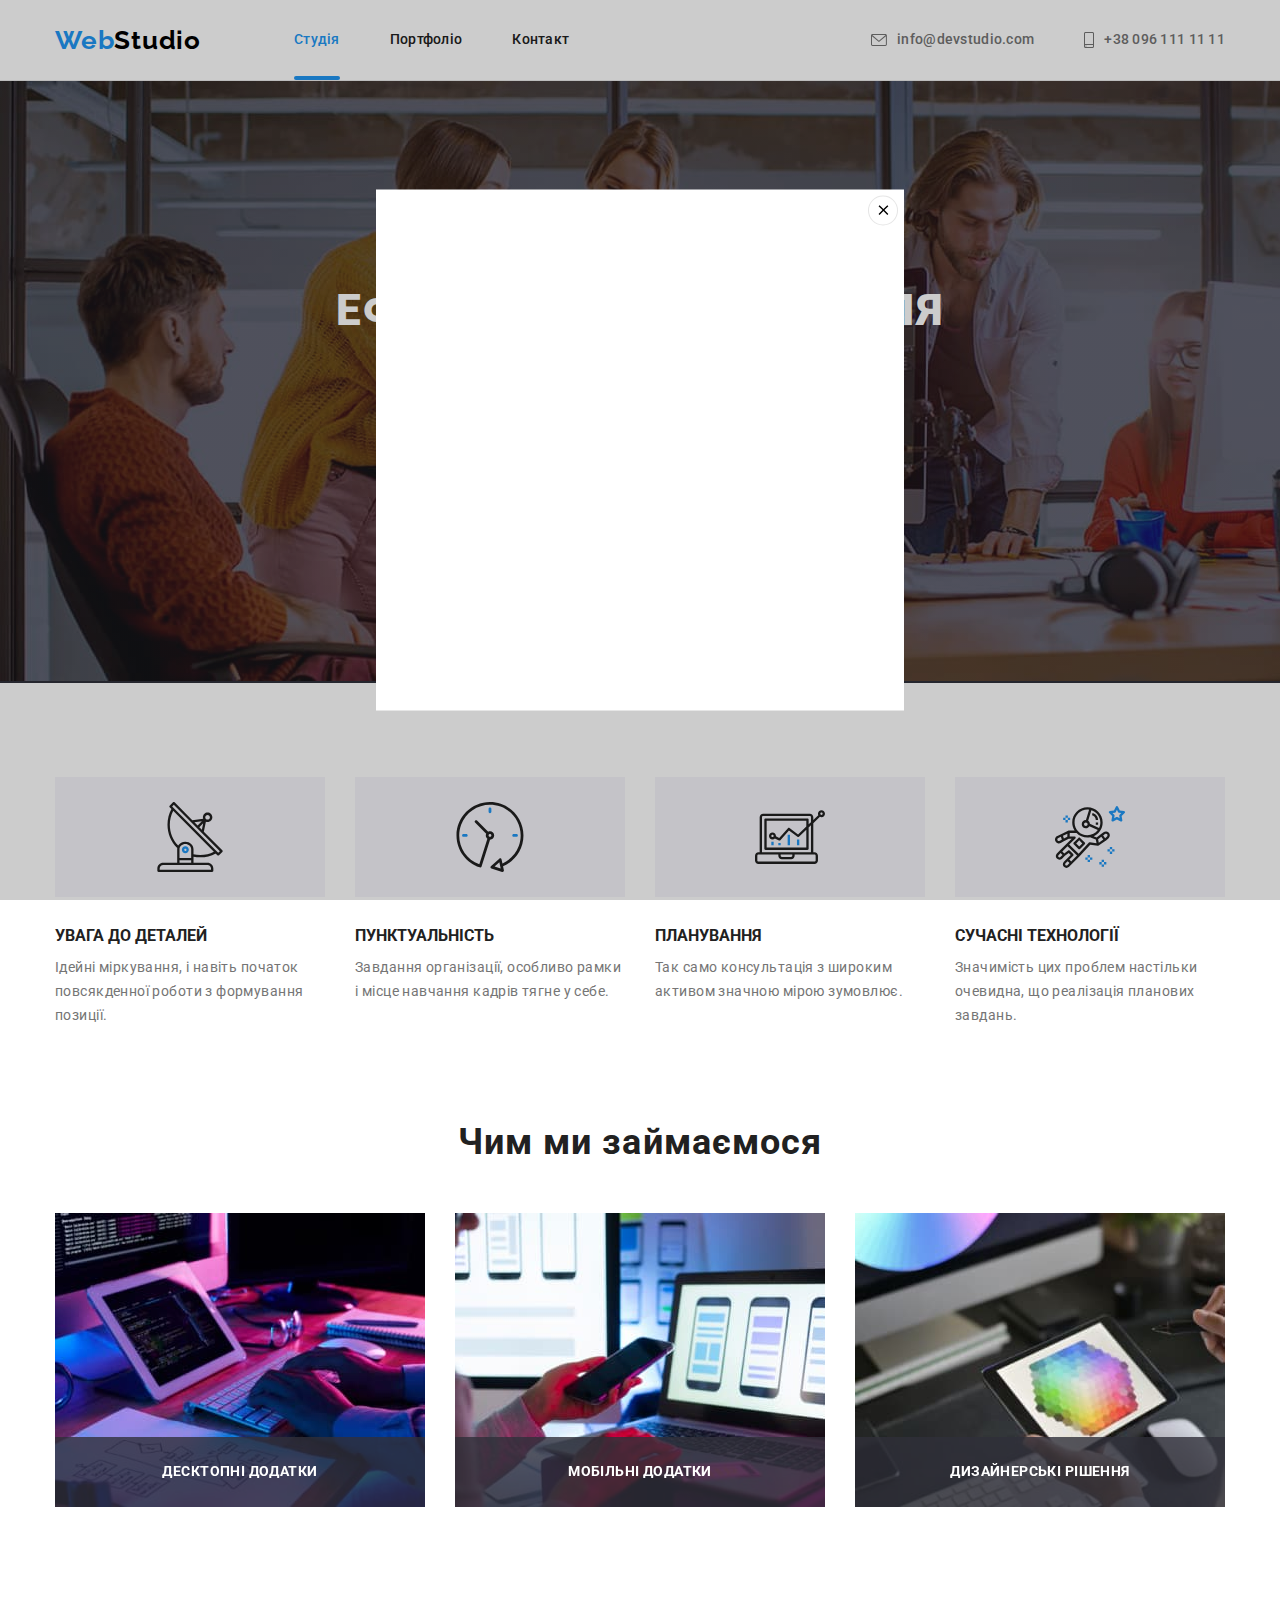
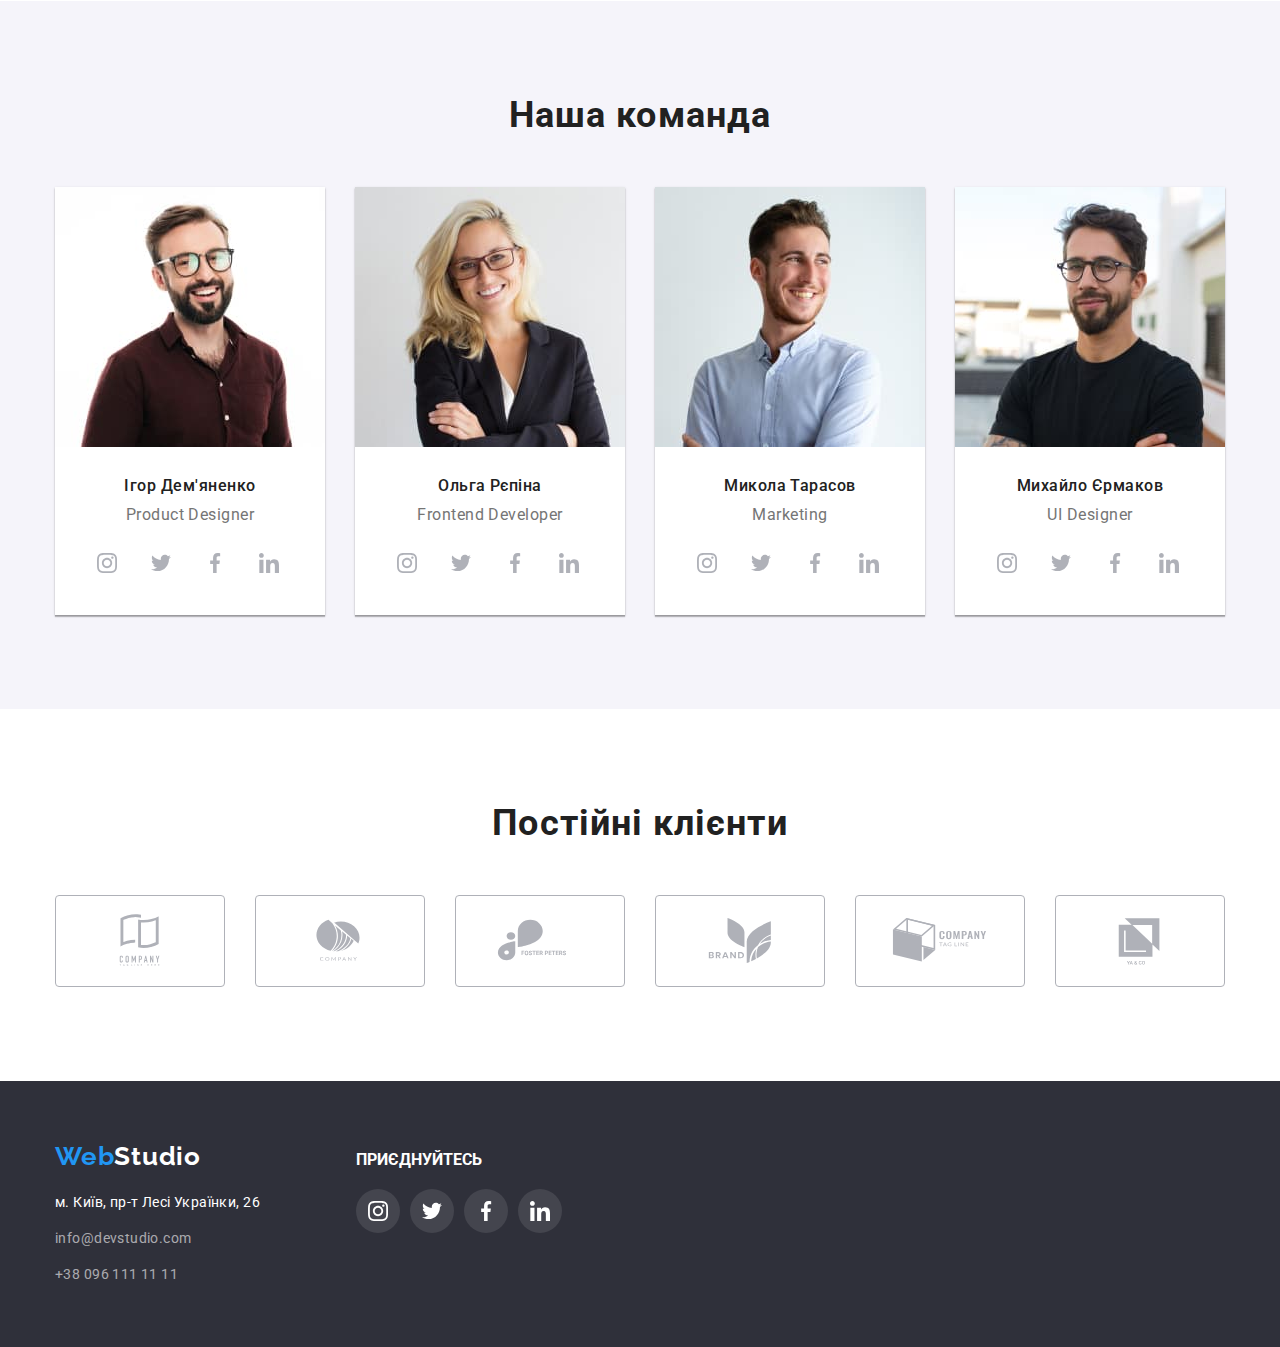
==== commit 2b242b9a: "correction due to previous topic" ====
--- a/index.html
+++ b/index.html
@@ -50,7 +50,7 @@
           <button class="button" data-modal-open>Замовити послугу</button>
             <div class="backdrop is-hidden" data-modal>
               <div class="modal">
-                <button data-modal-close>
+                <button class="button-close" data-modal-close>
                   <svg class="close" width="18" height="18">
                     <use href="./images/svg/close.svg"></use>
                   </svg>
--- a/css/styles.css
+++ b/css/styles.css
@@ -131,6 +131,8 @@
 
 
 .contact-mail, .contact-number {
+    display: flex;
+    align-items: center;
     color: var(--secondary-text-color);
     line-height: 1.14;
     letter-spacing: 0.02em;
@@ -227,8 +229,37 @@
     pointer-events: none;
 }
 
+.button-close {
+    display: flex;
+    position: absolute;
+    top: 6px;
+    right: 6px;
+    align-items: center;
+    justify-content: center;
+    width: 30px;
+    height: 30px;
+    background-color: var(--dark-theme-text-color);
+    border-radius: 50%;
+    border: 1px solid rgba(0, 0, 0, 0.1);
+
+}
+
+.close {
+    fill: #000000;
+}
+
+.modal {
+    width: 528px;
+    height: 521px;
+    background-color: var(--dark-theme-text-color);
+    position: absolute;
+    top: 50%;
+    left: 50%;
+    transform: translate(-50%, -50%);
+}
+
 .backdrop .is-hidden .modal {
-    transform: translate(-50%, -50%) scale(0.9)
+    transform: translate(-50%, -50%) scale(0.9);
 }
 
 .section {
@@ -389,10 +420,13 @@
     fill: #AFB1B8;
 }
 
+.social-list-link:hover,
+.social-list-link:focus {
+    background-color: var(--accent-color);
+}
 
 .social-list-link:hover .social-list-icon,
 .social-list-link:focus .social-list-icon {
-    background-color: var(--accent-color);
     fill: var(--dark-theme-text-color);
 }
 
@@ -423,9 +457,13 @@
     fill: #AFB1B8;
 }
 
-
-.client-list-link:hover .client-list-icon {
+.client-list-link:hover,
+.client-list-link:focus {
     border-color: var(--accent-color);
+}
+
+.client-list-link:hover .client-list-icon,
+.client-list-link:focus .client-list-icon {
     fill: var(--accent-color);
 }
 
@@ -464,7 +502,12 @@
 
 }
 
-.portfolio-list-item:hover {
+.portfolio-list-link {
+    display: block;
+}
+
+.portfolio-list-link:hover,
+.portfolio-list-link:focus {
     box-shadow: 0px 1px 1px rgba(0, 0, 0, 0.12), 0px 4px 4px rgba(0, 0, 0, 0.06), 1px 4px 6px rgba(0, 0, 0, 0.16);
 }
 
@@ -533,8 +576,8 @@
     margin-right: 8px;
 }
 
-.filter-list-item:hover,
-.filter-list-item:focus {
+.btn-filter:hover,
+.btn-filter:focus {
     box-shadow: 0px 3px 1px rgba(0, 0, 0, 0.1), 0px 1px 2px rgba(0, 0, 0, 0.08), 0px 2px 2px rgba(0, 0, 0, 0.12);
 }
 
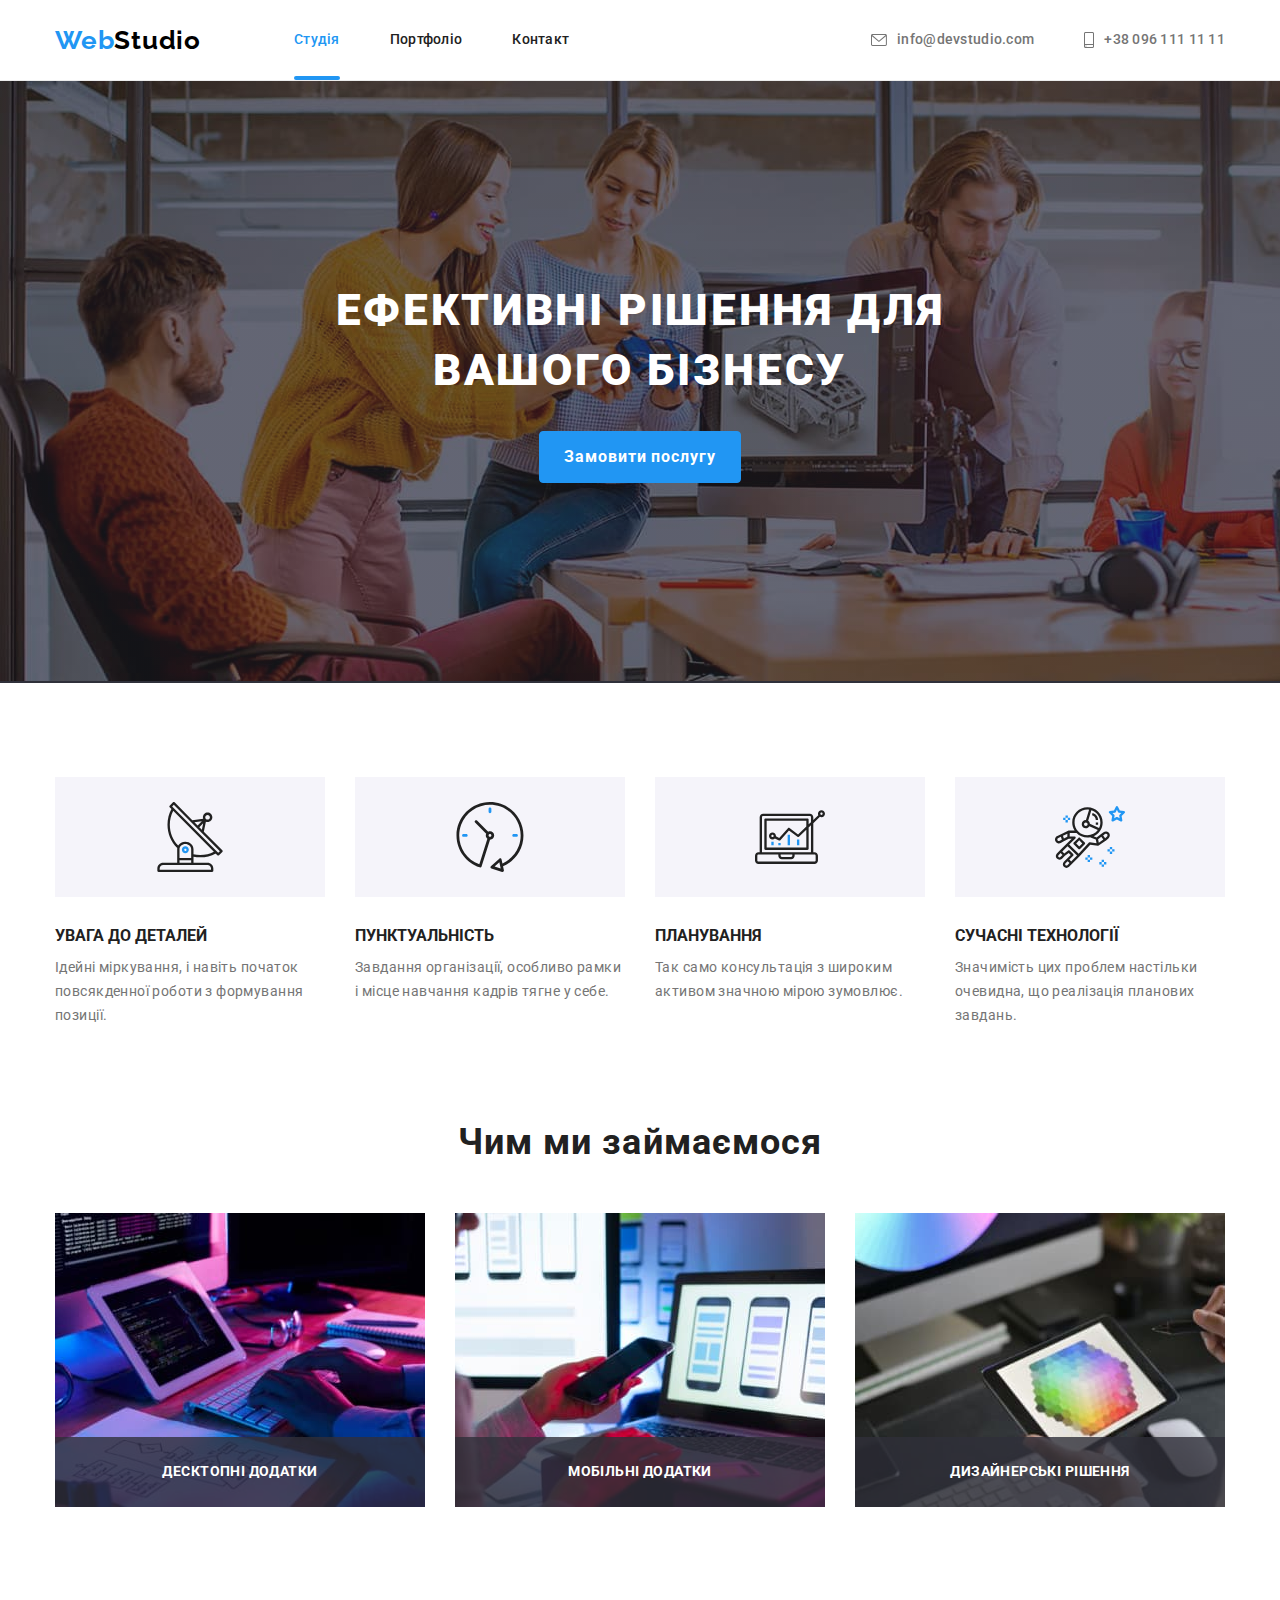
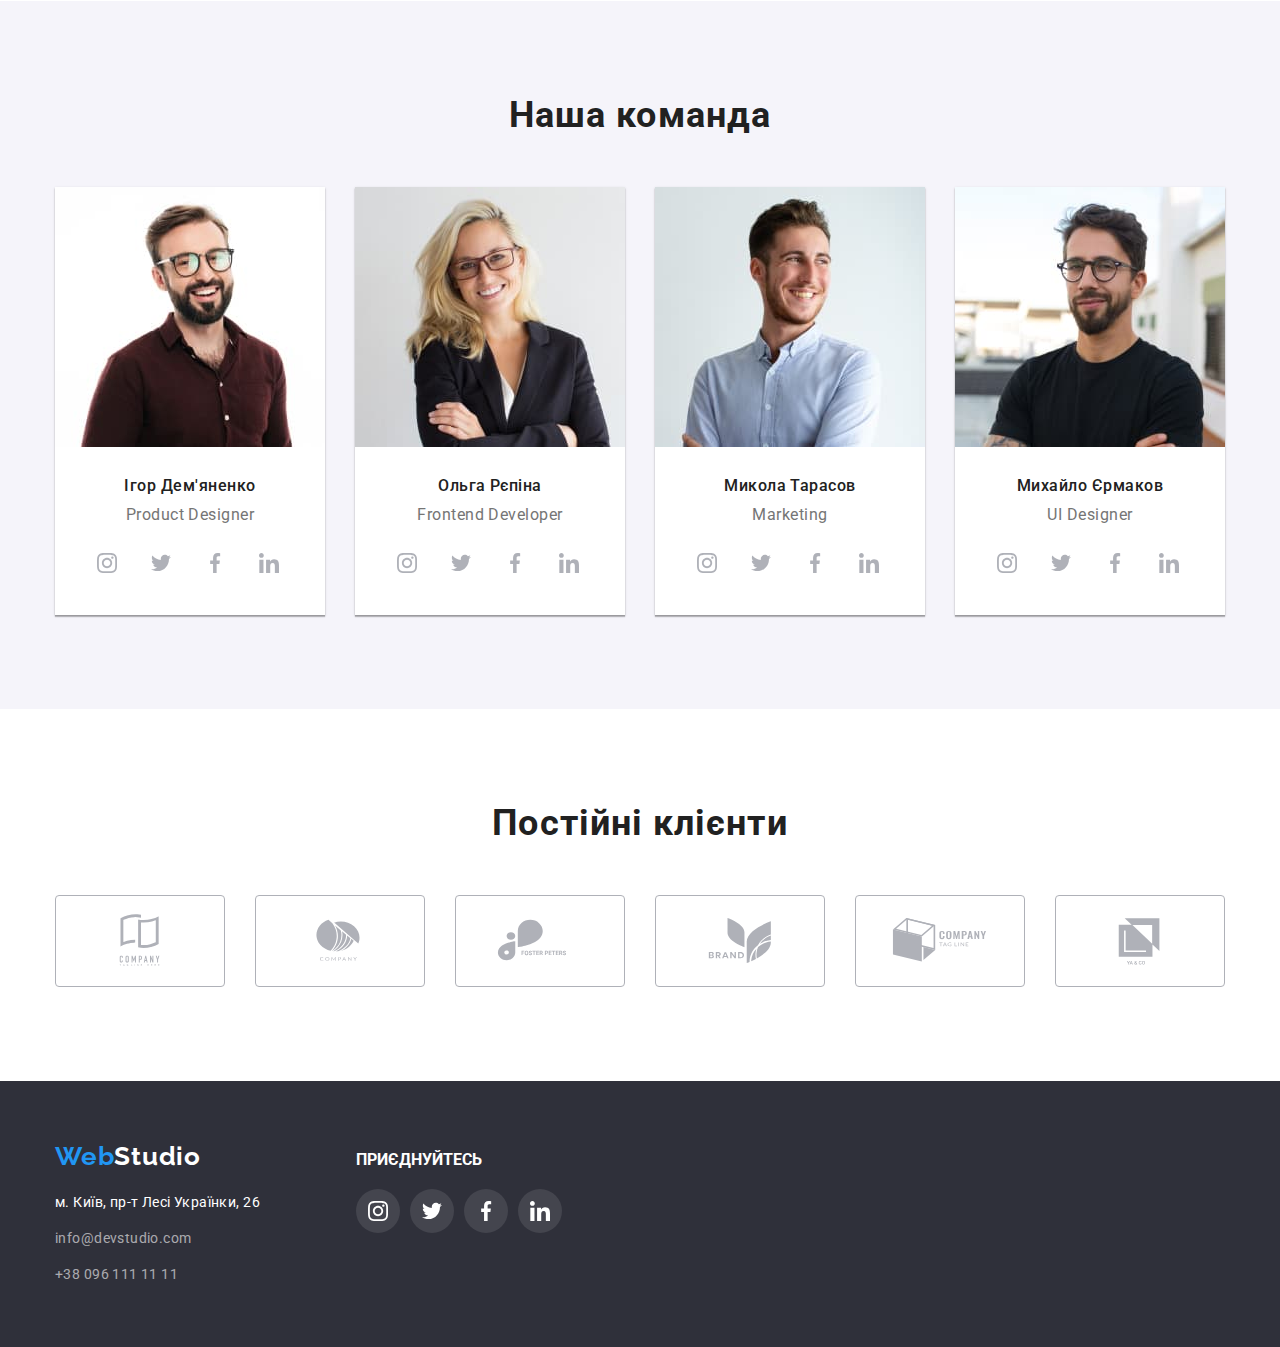
==== commit 9c9b1cc0: "dackdrop created" ====
--- a/index.html
+++ b/index.html
@@ -48,15 +48,6 @@
         <div class="container">
           <h1 class="main-title">Ефективні рішення для вашого бізнесу</h1>
           <button class="button" data-modal-open>Замовити послугу</button>
-            <div class="backdrop is-hidden" data-modal>
-              <div class="modal">
-                <button class="button-close" data-modal-close>
-                  <svg class="close" width="18" height="18">
-                    <use href="./images/svg/close.svg"></use>
-                  </svg>
-                </button>
-              </div>
-          </div>
         </div>
       </section>
 
@@ -405,6 +396,17 @@
           </div>
       </div>
     </footer>
+
+    <div class="backdrop is-hidden" data-modal>
+      <div class="modal">
+        <button type="button" class="button-close" data-modal-close>
+          <svg class="close" width="18" height="18">
+            <use href="./images/svg/sprite.svg#icon-close"></use>
+          </svg>
+        </button>
+      </div>
+  </div>
+
     <script src="./js/modal.js"></script>
   </body>
 </html>
--- a/css/styles.css
+++ b/css/styles.css
@@ -210,57 +210,6 @@
     padding: 10px 24px;
 }
 
-.backdrop {
-    position: fixed;
-    top: 0;
-    left: 0;
-    width: 100%;
-    height: 100%;
-    background-color: rgba(0, 0, 0, 0.2);
-
-    opacity: 1;
-
-    transition: opacity 250ms cubic-bezier(0.4, 0, 0.2, 1);
-}
-
-.backdrop .is-hidden {
-    visibility: hidden;
-    opacity: 0;
-    pointer-events: none;
-}
-
-.button-close {
-    display: flex;
-    position: absolute;
-    top: 6px;
-    right: 6px;
-    align-items: center;
-    justify-content: center;
-    width: 30px;
-    height: 30px;
-    background-color: var(--dark-theme-text-color);
-    border-radius: 50%;
-    border: 1px solid rgba(0, 0, 0, 0.1);
-
-}
-
-.close {
-    fill: #000000;
-}
-
-.modal {
-    width: 528px;
-    height: 521px;
-    background-color: var(--dark-theme-text-color);
-    position: absolute;
-    top: 50%;
-    left: 50%;
-    transform: translate(-50%, -50%);
-}
-
-.backdrop .is-hidden .modal {
-    transform: translate(-50%, -50%) scale(0.9);
-}
 
 .section {
     padding-top: 94px;
@@ -467,6 +416,64 @@
     fill: var(--accent-color);
 }
 
+
+    /* backdrop & modal window */
+
+.backdrop {
+    position: fixed;
+    top: 0;
+    left: 0;
+    width: 100%;
+    height: 100%;
+    background-color: rgba(0, 0, 0, 0.2);
+/* 
+    opacity: 1; */
+
+    transition: opacity 250ms cubic-bezier(0.4, 0, 0.2, 1), visibility 250ms cubic-bezier(0.4, 0, 0.2, 1);
+}
+
+.backdrop.is-hidden {
+    visibility: hidden;
+    opacity: 0;
+    pointer-events: none;
+}
+
+
+.modal {
+    width: 528px;
+    height: 581px;
+    background-color: var(--dark-theme-text-color);
+    position: absolute;
+    top: 50%;
+    left: 50%;
+    transform: translate(-50%, -50%);
+}
+
+/* .backdrop .is-hidden .modal {
+    transform: translate(-50%, -50%) scale(0.9);
+} */
+
+.button-close {
+    display: flex;
+    align-items: center;
+    justify-content: center;
+    position: absolute;
+    top: 6px;
+    right: 6px;
+    width: 30px;
+    height: 30px;
+    background-color: var(--dark-theme-text-color);
+    border-radius: 50%;
+    border: 1px solid rgba(0, 0, 0, 0.1);
+    cursor: pointer;
+}
+
+.close {
+    fill: #000000;
+}
+
+    /* backdrop & modal window */
+
 /* Studio main end */
 
 /* Portfolio main start */
